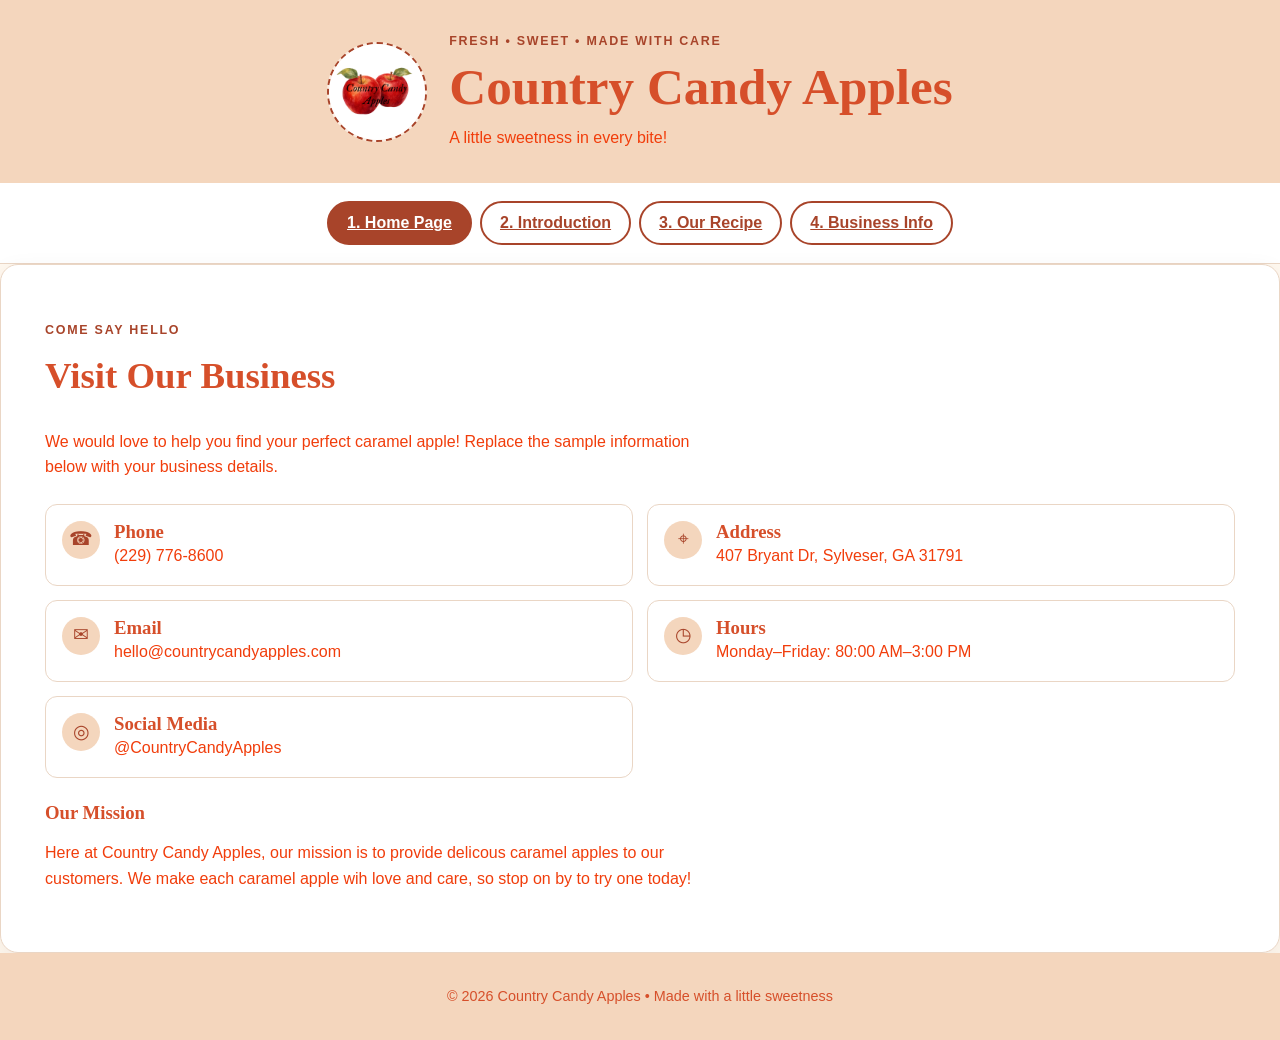
==== business-info.html @ 1ff53ca7 "Update and rename Buissiness Info.HTML to business-info.html" ====
<!DOCTYPE html>
<html lang="en">
<head>
  <meta charset="UTF-8">
  <meta name="viewport" content="width=device-width, initial-scale=1.0">
  <title>Business Info</title>
  <link rel="stylesheet" href="style.css">
</head>
<body>
  <header class="site-header">
    <div class="logo-placeholder">
      <img src="images/logo.png" alt="Caramel apples made by our business" class="logo-image">
    </div>
    <div>
      <p class="eyebrow">FRESH • SWEET • MADE WITH CARE</p>
      <h1 contenteditable="true">Country Candy Apples</h1>
      <p class="tagline" contenteditable="true">A little sweetness in every bite!</p>
    </div>
  </header>

<nav class="tabs" aria-label="Website pages">
  <a href="index.html" class="tab-button active" aria-current="page">1. Home Page</a>
  <a href="introduction.html" class="tab-button">2. Introduction</a>
  <a href="our-recipes.html" class="tab-button">3. Our Recipe</a>
  <a href="business-info.html" class="tab-button">4. Business Info</a>
</nav>
  
<section class="page" id="contact">
      <div class="content-card">
        <p class="section-label">COME SAY HELLO</p>
        <h2 contenteditable="true">Visit Our Business</h2>
        <p contenteditable="true">We would love to help you find your perfect caramel apple! Replace the sample information below with your business details.</p>
        <div class="contact-list">
          <div class="contact-item"><span class="contact-icon">☎</span><div><h3>Phone</h3><p contenteditable="true">(229) 776-8600</p></div></div>
          <div class="contact-item"><span class="contact-icon">⌖</span><div><h3>Address</h3><p contenteditable="true">407 Bryant Dr, Sylveser, GA 31791</p></div></div>
          <div class="contact-item"><span class="contact-icon">✉</span><div><h3>Email</h3><p contenteditable="true">hello@countrycandyapples.com</p></div></div>
          <div class="contact-item"><span class="contact-icon">◷</span><div><h3>Hours</h3><p contenteditable="true">Monday–Friday: 80:00 AM–3:00 PM</p></div></div>
          <div class="contact-item"><span class="contact-icon">◎</span><div><h3>Social Media</h3><p contenteditable="true">@CountryCandyApples</p></div></div>
        </div>
        <h3 contenteditable="true">Our Mission</h3>
        <p contenteditable="true">Here at Country Candy Apples, our mission is to provide delicous caramel apples to our customers. We make each caramel apple wih love and care, so stop on by to try one today!</p>
      </div>
    </section>
  </main>

  <footer>
    <p contenteditable="true">© 2026 Country Candy Apples • Made with a little sweetness</p>
  </footer>

  <script src="script.js"></script>
</body>
</html>
---- style.css ----
:root {
  --page-bg: #fff8ef;
  --card-bg: #ffffff;
  --font-color: #f13d0b;
  --heading-color: #d64f2a;
  --accent-color: #a8442a;
  --accent-light: #f4d6bd;
  --border-color: #ead6c5;
  --heading-font: Georgia, "Times New Roman", serif;
  --body-font: Arial, Helvetica, sans-serif;
}

* { box-sizing: border-box; }

body {
  margin: 0;
  background: var(--page-bg);
  color: var(--font-color);
  font-family: var(--body-font);
  line-height: 1.6;
}

.site-header {
  display: flex;
  align-items: center;
  justify-content: center;
  gap: 22px;
  padding: 32px 20px;
  background: var(--accent-light);
  text-align: left;
}

.logo-placeholder {
  width: 100px;
  height: 100px;
  flex: 0 0 100px;
  border: 2px dashed var(--accent-color);
  border-radius: 50%;
  display: grid;
  place-items: center;
  text-align: center;
  color: var(--accent-color);
  font-weight: bold;
  font-size: 13px;
  background: rgba(255,255,255,.55);
}

h1, h2, h3 { font-family: var(--heading-font); color: var(--heading-color); line-height: 1.2; }
h1 { margin: 4px 0; font-size: clamp(2rem, 5vw, 3.2rem); }
h2 { font-size: clamp(1.7rem, 4vw, 2.3rem); margin-top: 0; }
h3 { margin-bottom: 8px; }
.eyebrow, .section-label { color: var(--accent-color); font-size: .78rem; font-weight: bold; letter-spacing: .14em; }
.eyebrow { margin: 0; }
.tagline { margin: 8px 0 0; }

.tabs {
  display: flex;
  justify-content: center;
  gap: 8px;
  flex-wrap: wrap;
  padding: 18px 12px;
  background: var(--card-bg);
  border-bottom: 1px solid var(--border-color);
}

.tab-button {
  border: 2px solid var(--accent-color);
  background: transparent;
  color: var(--accent-color);
  padding: 11px 18px;
  border-radius: 999px;
  font: bold 1rem var(--body-font);
  cursor: pointer;
}
.tab-button:hover, .tab-button.active { background: var(--accent-color); color: white; }
.tab-button:focus-visible { outline: 3px solid var(--heading-color); outline-offset: 3px; }

main { width: min(960px, 92%); margin: 28px auto 42px; }
.page { animation: appear .2s ease-in; }
.page[hidden] { display: none; }
@keyframes appear { from { opacity: .5; transform: translateY(4px); } to { opacity: 1; transform: translateY(0); } }

.content-card {
  background: var(--card-bg);
  padding: clamp(22px, 5vw, 44px);
  border: 1px solid var(--border-color);
  border-radius: 18px;
  box-shadow: 0 8px 24px rgba(75, 43, 24, .07);
}
.content-card p { max-width: 75ch; }
[contenteditable="true"] { outline-offset: 3px; }
[contenteditable="true"]:focus { outline: 2px dashed var(--accent-color); }

.image-placeholder {
  min-height: 230px;
  border: 2px dashed var(--accent-color);
  border-radius: 18px;
  background: linear-gradient(135deg, #f8e4d0, #fff9f1);
  display: grid;
  place-items: center;
  text-align: center;
  color: var(--accent-color);
  font-weight: bold;
  padding: 20px;
  margin-bottom: 22px;
}
.image-placeholder img { width: 100%; height: 100%; max-height: 340px; object-fit: cover; border-radius: 14px; }
.callout { background: var(--accent-light); border-left: 5px solid var(--accent-color); padding: 15px 18px; margin-top: 22px; font-weight: bold; }
.recipe-grid { display: grid; grid-template-columns: 1fr 1fr; gap: 22px; margin: 20px 0; }
.recipe-grid > div { padding: 18px; border-radius: 12px; background: var(--page-bg); border: 1px solid var(--border-color); }
li { padding: 4px 0; }
ol li { padding-left: 5px; margin-bottom: 8px; }
.small-note { font-size: .9rem; font-style: italic; color: var(--heading-color); }
.contact-list { display: grid; grid-template-columns: 1fr 1fr; gap: 14px; margin: 24px 0; }
.contact-item { display: flex; gap: 14px; align-items: flex-start; border: 1px solid var(--border-color); padding: 16px; border-radius: 12px; }
.contact-item h3, .contact-item p { margin: 0; }
.contact-icon { display: grid; place-items: center; width: 38px; height: 38px; flex: 0 0 38px; border-radius: 50%; background: var(--accent-light); color: var(--accent-color); font-size: 1.2rem; }
footer { text-align: center; padding: 18px; background: var(--accent-light); color: var(--heading-color); font-size: .9rem; }

@media (max-width: 620px) {
  .site-header { flex-direction: column; text-align: center; }
  .recipe-grid, .contact-list { grid-template-columns: 1fr; }
  .tab-button { flex: 1 1 100%; }
}

.logo-image { width: 100%; height: 100%; object-fit: contain; border-radius: 50%; }
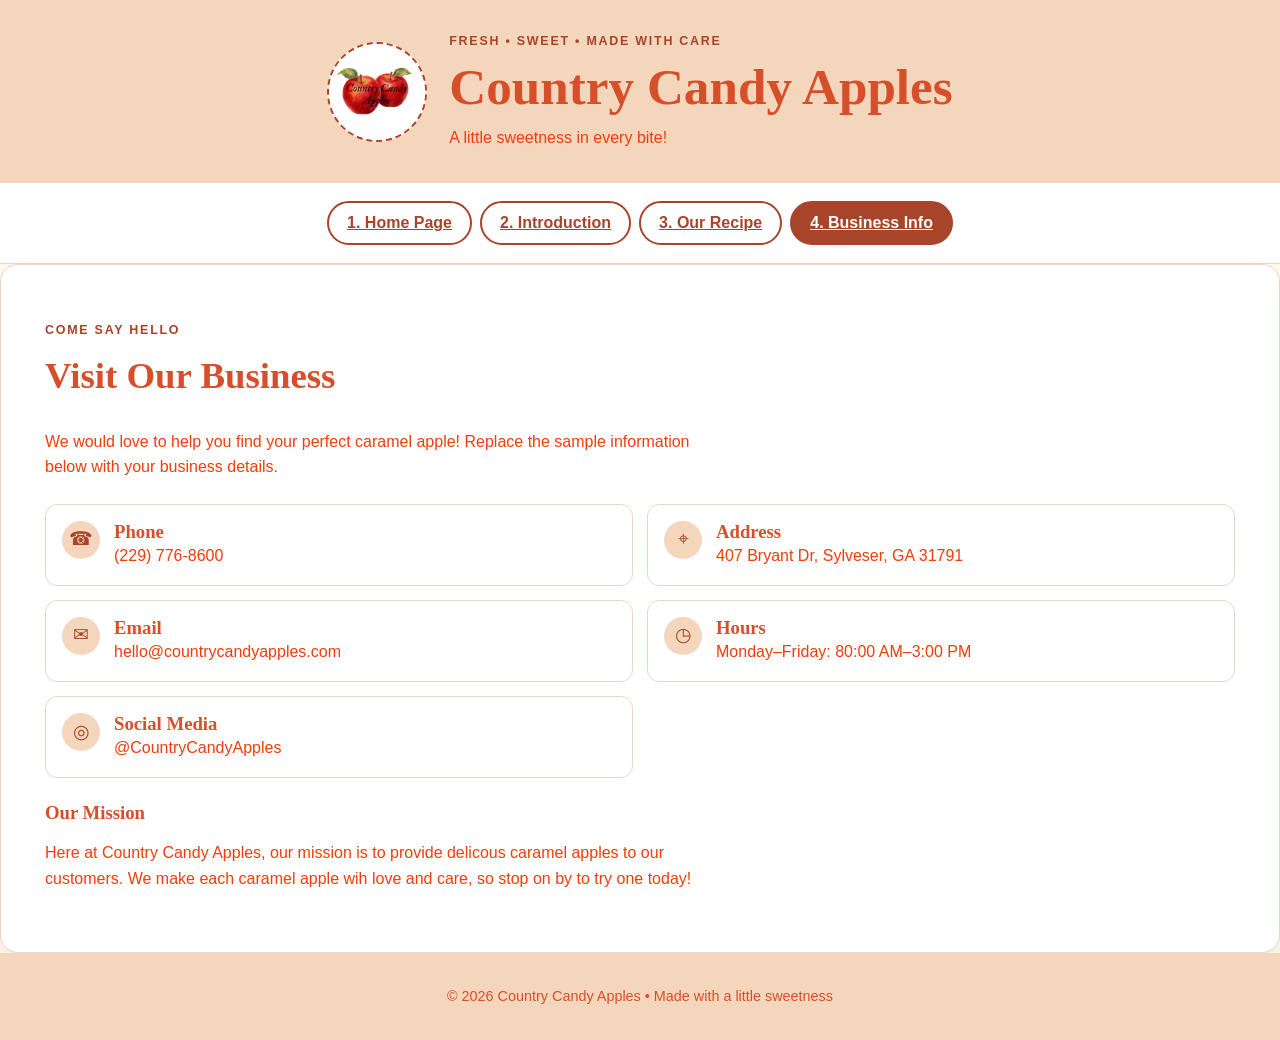
==== commit 72958467: "Update business-info.html" ====
--- a/business-info.html
+++ b/business-info.html
@@ -19,10 +19,10 @@
   </header>
 
 <nav class="tabs" aria-label="Website pages">
-  <a href="index.html" class="tab-button active" aria-current="page">1. Home Page</a>
+  <a href="index.html" class="tab-button" aria-current="page">1. Home Page</a>
   <a href="introduction.html" class="tab-button">2. Introduction</a>
   <a href="our-recipes.html" class="tab-button">3. Our Recipe</a>
-  <a href="business-info.html" class="tab-button">4. Business Info</a>
+  <a href="business-info.html" class="tab-button active">4. Business Info</a>
 </nav>
   
 <section class="page" id="contact">
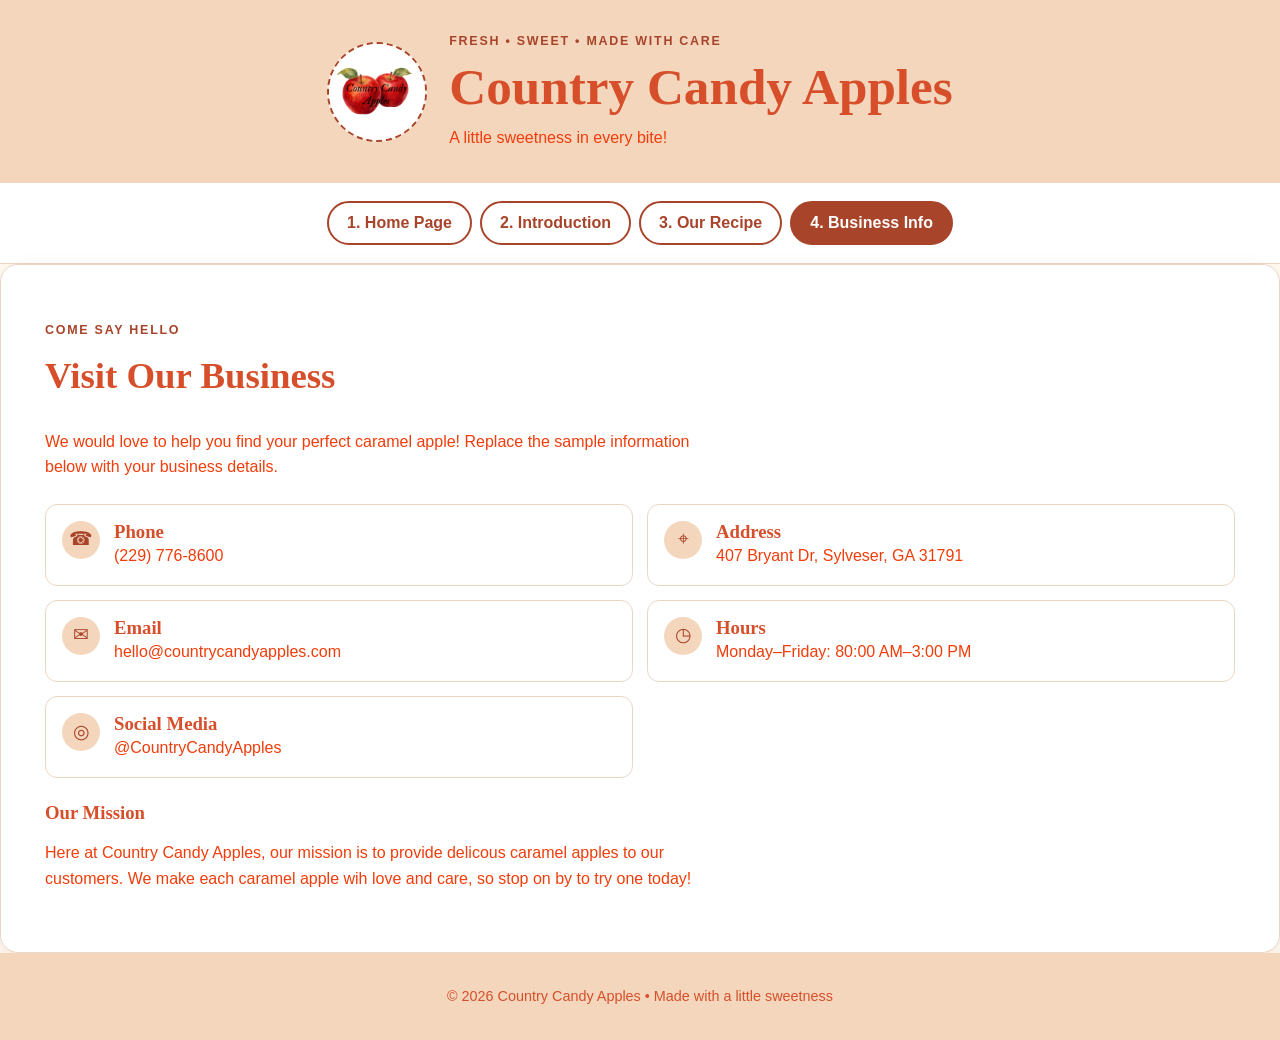
==== commit ff2a9eba: "Update business-info.html" ====
--- a/business-info.html
+++ b/business-info.html
@@ -18,12 +18,12 @@
     </div>
   </header>
 
-<nav class="tabs" aria-label="Website pages">
-  <a href="index.html" class="tab-button" aria-current="page">1. Home Page</a>
-  <a href="introduction.html" class="tab-button">2. Introduction</a>
-  <a href="our-recipes.html" class="tab-button">3. Our Recipe</a>
-  <a href="business-info.html" class="tab-button active">4. Business Info</a>
-</nav>
+  <nav class="tabs" aria-label="Website pages">
+    <button class="tab-button" data-page="home" aria-selected="true">1. Home Page</button>
+    <button class="tab-button" data-page="introduction" aria-selected="false">2. Introduction</button>
+    <button class="tab-button" data-page="recipe" aria-selected="false">3. Our Recipe</button>
+    <button class="tab-button active" data-page="business-info" aria-selected="false">4. Business Info</button>
+  </nav>
   
 <section class="page" id="contact">
       <div class="content-card">
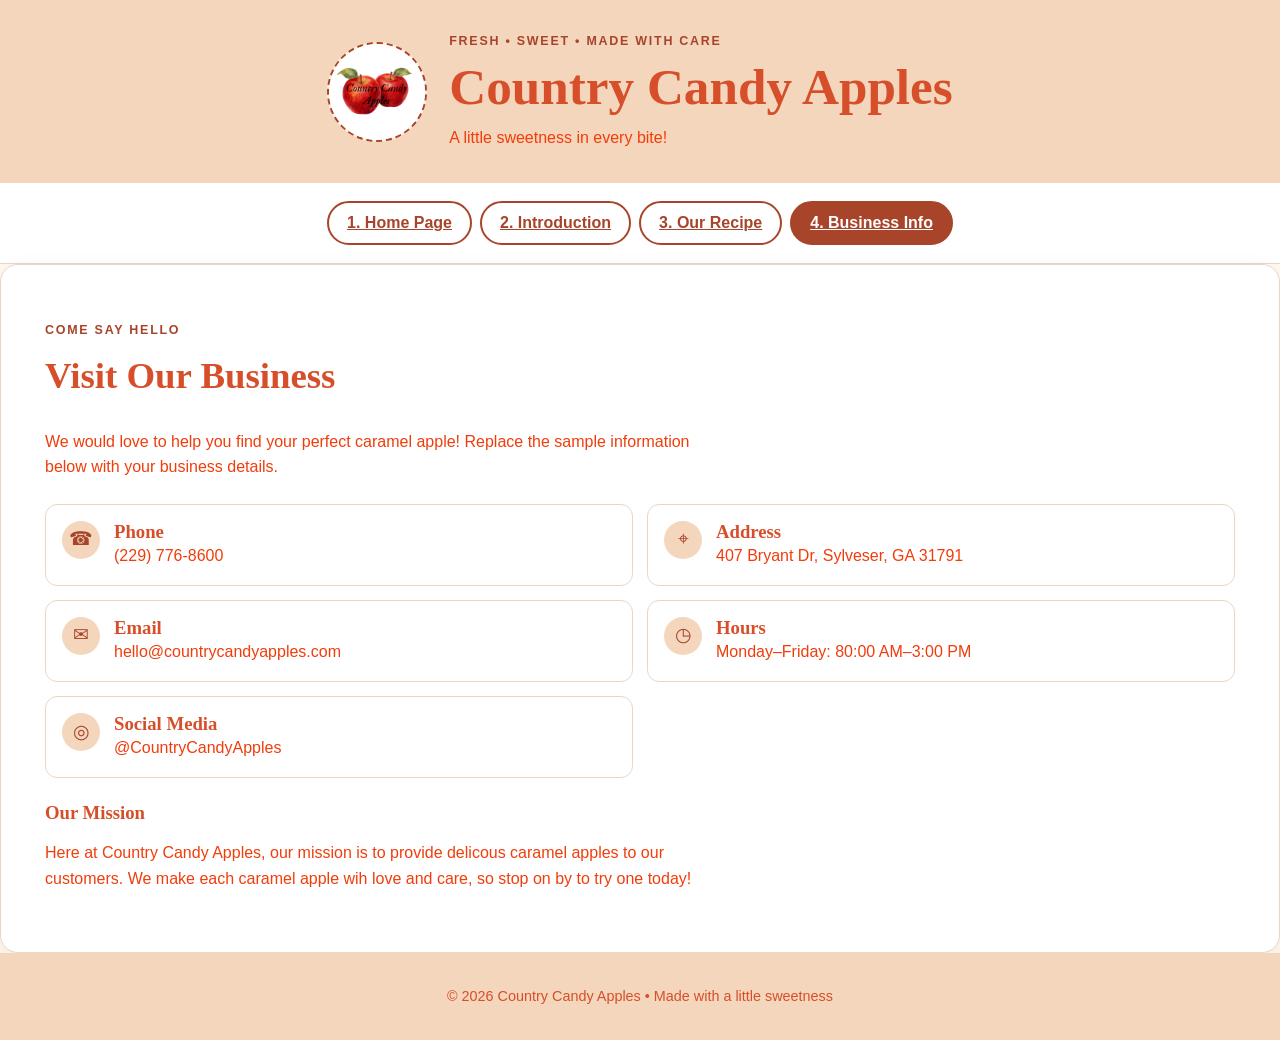
==== commit ad4ca40e: "Update business-info.html\" ====
--- a/business-info.html
+++ b/business-info.html
@@ -18,12 +18,12 @@
     </div>
   </header>
 
-  <nav class="tabs" aria-label="Website pages">
-    <button class="tab-button" data-page="home" aria-selected="true">1. Home Page</button>
-    <button class="tab-button" data-page="introduction" aria-selected="false">2. Introduction</button>
-    <button class="tab-button" data-page="recipe" aria-selected="false">3. Our Recipe</button>
-    <button class="tab-button active" data-page="business-info" aria-selected="false">4. Business Info</button>
-  </nav>
+<nav class="tabs" aria-label="Website pages">
+  <a href="index.html" class="tab-button">1. Home Page</a>
+  <a href="introduction.html" class="tab-button">2. Introduction</a>
+  <a href="our-recipes.html" class="tab-button">3. Our Recipe</a>
+  <a href="business-info.html" class="tab-button active" aria-current="page">4. Business Info</a>
+</nav>
   
 <section class="page" id="contact">
       <div class="content-card">
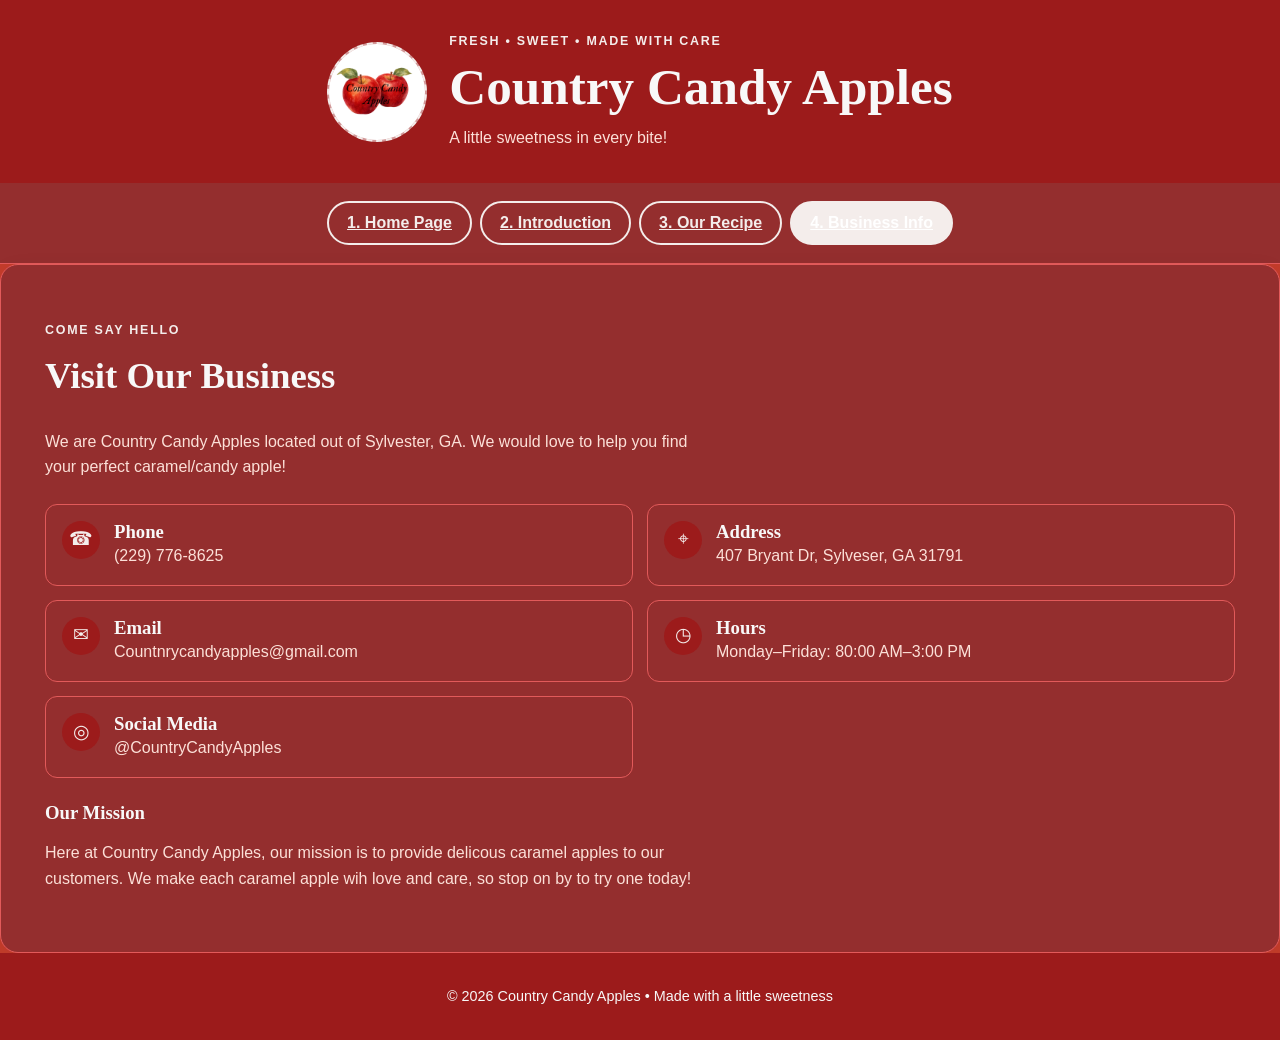
==== commit b8770a37: "Update business-info.html" ====
--- a/business-info.html
+++ b/business-info.html
@@ -29,11 +29,11 @@
       <div class="content-card">
         <p class="section-label">COME SAY HELLO</p>
         <h2 contenteditable="true">Visit Our Business</h2>
-        <p contenteditable="true">We would love to help you find your perfect caramel apple! Replace the sample information below with your business details.</p>
+        <p contenteditable="true">We are Country Candy Apples located out of Sylvester, GA. We would love to help you find your perfect caramel/candy apple!</p>
         <div class="contact-list">
-          <div class="contact-item"><span class="contact-icon">☎</span><div><h3>Phone</h3><p contenteditable="true">(229) 776-8600</p></div></div>
+          <div class="contact-item"><span class="contact-icon">☎</span><div><h3>Phone</h3><p contenteditable="true">(229) 776-8625</p></div></div>
           <div class="contact-item"><span class="contact-icon">⌖</span><div><h3>Address</h3><p contenteditable="true">407 Bryant Dr, Sylveser, GA 31791</p></div></div>
-          <div class="contact-item"><span class="contact-icon">✉</span><div><h3>Email</h3><p contenteditable="true">hello@countrycandyapples.com</p></div></div>
+          <div class="contact-item"><span class="contact-icon">✉</span><div><h3>Email</h3><p contenteditable="true">Countnrycandyapples@gmail.com</p></div></div>
           <div class="contact-item"><span class="contact-icon">◷</span><div><h3>Hours</h3><p contenteditable="true">Monday–Friday: 80:00 AM–3:00 PM</p></div></div>
           <div class="contact-item"><span class="contact-icon">◎</span><div><h3>Social Media</h3><p contenteditable="true">@CountryCandyApples</p></div></div>
         </div>
--- a/style.css
+++ b/style.css
@@ -1,11 +1,11 @@
 :root {
-  --page-bg: #fff8ef;
-  --card-bg: #ffffff;
-  --font-color: #f13d0b;
-  --heading-color: #d64f2a;
-  --accent-color: #a8442a;
-  --accent-light: #f4d6bd;
-  --border-color: #ead6c5;
+  --page-bg: #c43c2b;
+  --card-bg: #942e2e;
+  --font-color: #fce0d8;
+  --heading-color: #f8f8f8;
+  --accent-color: hsl(13, 31%, 94%);
+  --accent-light: #9c1b1b;
+  --border-color: #e25a5a;
   --heading-font: Georgia, "Times New Roman", serif;
   --body-font: Arial, Helvetica, sans-serif;
 }
@@ -95,7 +95,7 @@
   min-height: 230px;
   border: 2px dashed var(--accent-color);
   border-radius: 18px;
-  background: linear-gradient(135deg, #f8e4d0, #fff9f1);
+  background: linear-gradient(135deg, #e25151, #fc4a4a);
   display: grid;
   place-items: center;
   text-align: center;
@@ -123,4 +123,4 @@
   .tab-button { flex: 1 1 100%; }
 }
 
-.logo-image { width: 100%; height: 100%; object-fit: contain; border-radius: 50%; }+.logo-image { width: 100%; height: 100%; object-fit: contain; border-radius: 50%; }
